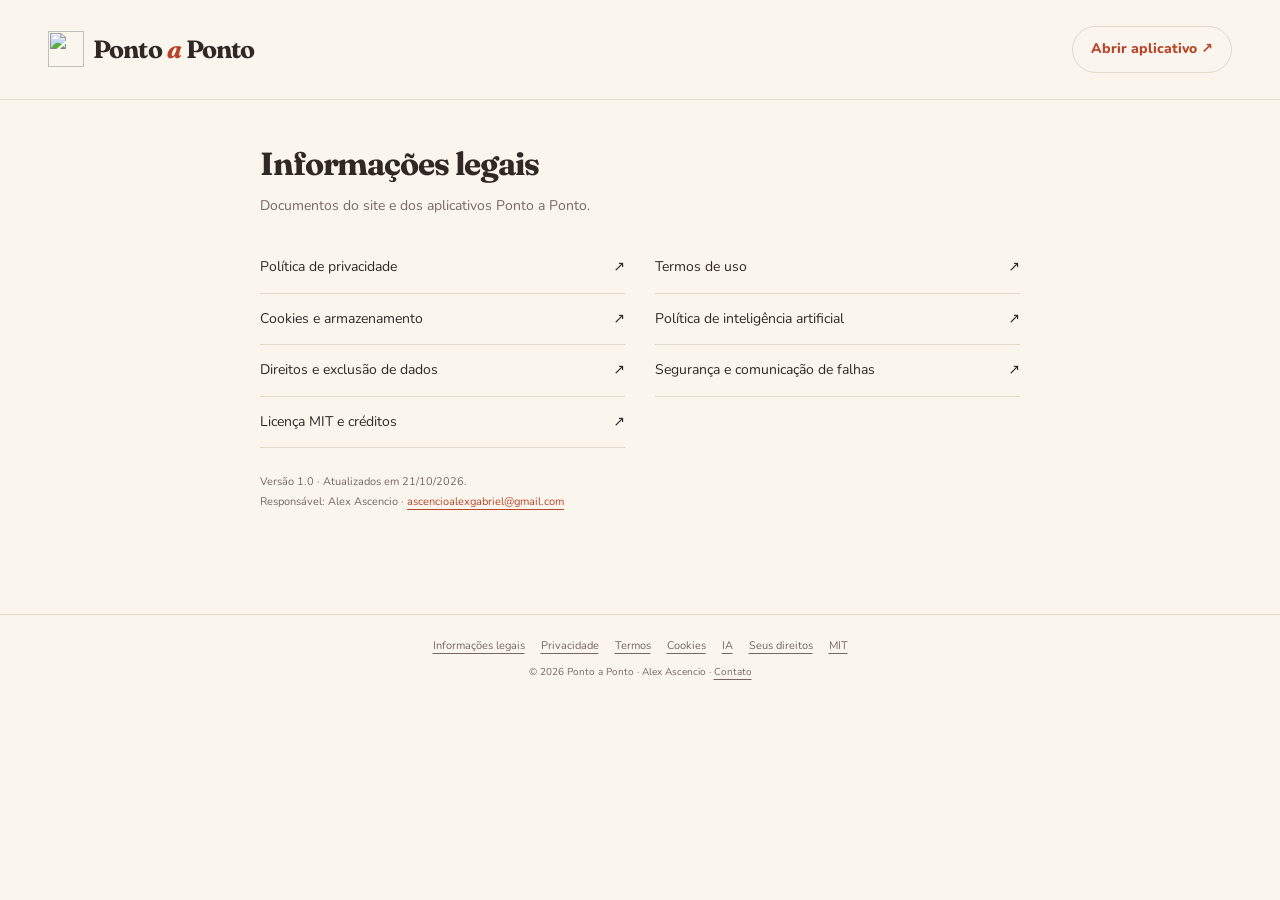
==== documentacao/index.html @ 14b3877d "Ponto a Ponto: transparência, licença MIT e guia atualizado da Fia" ====
<!doctype html><html lang="pt-BR"><head><meta charset="utf-8"><meta name="viewport" content="width=device-width,initial-scale=1"><meta name="description" content="Privacidade, termos, inteligência artificial e licença do Ponto a Ponto."><meta name="theme-color" content="#241c24"><title>Transparência e informações legais · Ponto a Ponto</title><link rel="canonical" href="https://pontoapontocroche.vercel.app/app/legal/"><link rel="icon" href="../icons/icon.svg"><link rel="stylesheet" href="legal.css"></head><body><a class="skip" href="#conteudo">Ir ao conteúdo</a><header><a class="brand" href="../"><img src="../icons/icon.svg" width="36" height="36" alt="">Ponto <em>a</em> Ponto</a><a class="back" href="../">Abrir aplicativo <span aria-hidden="true">↗</span></a></header><main id="conteudo"><div class="compact-index"><h1>Informações legais</h1><p>Documentos do site e dos aplicativos Ponto a Ponto.</p><nav class="directory" aria-label="Documentos"><a class="directory-link" href="privacidade.html">Política de privacidade<span aria-hidden="true">↗</span></a><a class="directory-link" href="termos.html">Termos de uso<span aria-hidden="true">↗</span></a><a class="directory-link" href="cookies.html">Cookies e armazenamento<span aria-hidden="true">↗</span></a><a class="directory-link" href="ia.html">Política de inteligência artificial<span aria-hidden="true">↗</span></a><a class="directory-link" href="direitos.html">Direitos e exclusão de dados<span aria-hidden="true">↗</span></a><a class="directory-link" href="seguranca.html">Segurança e comunicação de falhas<span aria-hidden="true">↗</span></a><a class="directory-link" href="licencas.html">Licença MIT e créditos<span aria-hidden="true">↗</span></a></nav><p class="compact-meta">Versão 1.0 · Atualizados em 21/10/2026.<br>Responsável: Alex Ascencio · <a href="mailto:ascencioalexgabriel@gmail.com">ascencioalexgabriel@gmail.com</a></p></div></main><footer><nav aria-label="Informações legais"><a href="./">Informações legais</a><a href="privacidade.html">Privacidade</a><a href="termos.html">Termos</a><a href="cookies.html">Cookies</a><a href="ia.html">IA</a><a href="direitos.html">Seus direitos</a><a href="licencas.html">MIT</a></nav><small>© 2026 Ponto a Ponto · Alex Ascencio · <a href="mailto:ascencioalexgabriel@gmail.com">Contato</a></small></footer></body></html>
---- documentacao/legal.css ----
@import url('https://fonts.googleapis.com/css2?family=Fraunces:ital,wght@0,500;0,600;0,700;1,600&family=Nunito:wght@400;600;700;800&display=swap');
:root{color-scheme:light;--paper:#faf6ee;--ink:#302825;--muted:#77675f;--accent:#b8452a;--line:#e4d8c9;--plum:#291f29}*{box-sizing:border-box}html{scroll-behavior:smooth;scroll-padding-top:30px}body{margin:0;background:var(--paper);color:var(--ink);font:17px/1.75 Nunito,system-ui,sans-serif}a{color:var(--accent);text-underline-offset:4px;overflow-wrap:anywhere}a:hover{color:#782c1c}a:focus-visible,button:focus-visible{outline:3px solid #b8452a;outline-offset:5px}h1,h2,.brand{font-family:Fraunces,Georgia,serif;line-height:1.14;letter-spacing:-.035em}h1{font-size:clamp(38px,5.3vw,74px);max-width:950px;margin:24px 0}h2{font-size:28px;margin:10px 0 24px}p{margin:0 0 18px}em{color:var(--accent)}header{max-width:1280px;margin:auto;padding:26px 48px;display:flex;justify-content:space-between;align-items:center;gap:20px;border-bottom:1px solid var(--line)}.brand{color:var(--ink);font-size:25px;text-decoration:none;font-weight:700;display:flex;align-items:center;gap:9px;white-space:nowrap}.brand em{margin:0 -4px}.back{font-size:14px;text-decoration:none;font-weight:800;border:1px solid var(--line);padding:10px 18px;border-radius:30px}main{max-width:1280px;margin:auto;padding:0 48px 72px}.hero{padding:65px 0 48px;border-bottom:1px solid var(--line)}.hero>p{font-size:21px;color:var(--muted);max-width:740px}.eyebrow{text-transform:uppercase;font-size:12px;font-weight:800;letter-spacing:.15em;text-decoration:none;color:var(--accent)}.meta{font-size:12px;color:var(--muted);display:flex;flex-wrap:wrap;gap:12px;margin-top:30px}.document{display:grid;grid-template-columns:240px minmax(0,1fr);gap:62px;padding-top:44px}aside{align-self:start;position:sticky;top:30px;font-size:14px}aside strong{display:block;margin-bottom:14px}aside a{display:block;color:var(--muted);text-decoration:none;padding:7px 0;border-bottom:1px dashed var(--line)}aside button{font:inherit;background:none;border:1px solid var(--line);border-radius:22px;padding:9px 14px;color:var(--ink);margin-top:28px;cursor:pointer}article{min-width:0;max-width:850px}article section{padding:0 0 34px;margin:0 0 34px;border-bottom:1px solid var(--line)}.section-no{font-size:12px;color:var(--accent);font-weight:800;letter-spacing:.1em}article ul,article ol{padding-left:24px}article li{padding-left:5px;margin-bottom:12px}code{font-size:.88em;background:#eee5d8;padding:2px 5px;border-radius:4px}.table-wrap{max-width:100%;overflow:auto;border:1px solid var(--line);border-radius:16px;margin:24px 0}table{width:100%;border-collapse:collapse;line-height:1.5;font-size:14px}th{text-align:left;background:#eee5d8;font-weight:800}th,td{padding:17px 18px;border-bottom:1px solid var(--line);vertical-align:top;min-width:140px}tr:last-child td{border-bottom:0}pre{font:13px/1.8 ui-monospace,monospace;background:var(--plum);color:#f5e9d8;padding:24px;border-radius:18px;white-space:pre-wrap;overflow-wrap:anywhere}.contact-note{padding:22px;background:#eee5d8;border-radius:16px;font-size:15px}.facts{display:grid;grid-template-columns:repeat(3,1fr);padding:30px 0;border-bottom:1px solid var(--line);gap:30px}.facts p{font-size:14px;color:var(--muted);margin:2px 0}.cards{display:grid;grid-template-columns:repeat(2,minmax(0,1fr));gap:22px;margin-top:48px}.card{position:relative;padding:30px 32px;text-decoration:none;border:1px solid var(--line);background:#fffdf9;border-radius:20px;color:var(--ink)}.card:hover{border-color:var(--accent);color:var(--ink)}.card-no{color:var(--accent);font-size:13px;font-weight:800}.card h2{margin:14px 0;font-size:29px}.card p{color:var(--muted);font-size:16px;max-width:400px}.read{display:flex;justify-content:space-between;font-size:13px;font-weight:800;color:var(--accent);margin-top:25px}.closing{margin-top:45px;padding:40px;background:#eee5d8;border-radius:22px}.closing h2{margin:14px 0}.action{display:inline-block;background:var(--accent);color:#fff!important;text-decoration:none;font-size:14px;font-weight:800;padding:12px 22px;border-radius:30px}.skip{position:fixed;left:20px;top:-100px;padding:12px;background:#fff;z-index:2}.skip:focus{top:12px}footer{background:var(--plum);color:#f5e9d8;padding:48px max(24px,calc((100vw - 1184px)/2));display:grid;grid-template-columns:1fr 1fr;gap:28px;font-size:14px}footer a{color:#f3b49d}footer strong{font:600 25px Fraunces,Georgia,serif}footer p{color:#d2c1c9;margin-top:7px}footer nav{display:grid;grid-template-columns:1fr 1fr;gap:10px 28px}footer small{grid-column:1/-1;color:#d2c1c9;border-top:1px solid #594451;padding-top:22px;font-size:12px}@media(max-width:760px){body{font-size:16px}header{padding:19px 22px}.brand{font-size:21px}.brand img{width:29px}.back{font-size:12px;padding:9px 12px}main{padding:0 22px 45px}.hero{padding:42px 0 32px}.hero>p{font-size:18px}.document{grid-template-columns:1fr;gap:28px;padding-top:26px}aside{position:static;border-bottom:1px solid var(--line);padding-bottom:22px}aside a{display:inline-block;margin-right:18px;font-size:13px}aside button{display:block;margin-top:15px}.cards{grid-template-columns:1fr;gap:16px;margin-top:28px}.card{padding:25px}.card h2{font-size:25px}.facts{grid-template-columns:1fr;gap:15px}.closing{padding:27px}footer{grid-template-columns:1fr}footer nav{gap:12px}h2{font-size:26px}.table-wrap{border-radius:10px}}@media(prefers-reduced-motion:reduce){html{scroll-behavior:auto}}@media print{body{font:11pt/1.5 Georgia,serif;background:white;color:black}header,.back,aside,footer,.skip,.action{display:none!important}main{padding:0}.hero{padding:0 0 20px}.hero h1{font-size:30pt}.hero>p{font-size:13pt}.document{display:block;padding-top:20px}article{max-width:none}article section{break-inside:auto}h2{break-after:avoid;font-size:18pt}.table-wrap{overflow:visible}th,td{min-width:0;padding:9px}pre{background:white;color:black;border:1px solid #aaa;font-size:9pt}.meta{font-size:9pt}a{color:inherit}article a[href^='http']::after{content:' (' attr(href) ')';font-size:8pt}.contact-note{background:white;border:1px solid #aaa}}

/* Rodapé discreto em todas as telas; documentos só aparecem ao abrir o link. */
footer{background:transparent;color:var(--muted);display:block;border-top:1px solid var(--line);padding:22px 24px;text-align:center;font-size:11px;line-height:1.6}footer nav{display:flex;flex-wrap:wrap;justify-content:center;gap:6px 16px}footer a{color:var(--muted)}footer small{display:block;border:0;padding:9px 0 0;color:var(--muted);font-size:10px}.compact-index{max-width:760px;margin:46px auto 30px}.compact-index h1{font-size:32px;margin:0 0 12px}.compact-index>p{font-size:14px;color:var(--muted)}.directory{margin:24px 0;display:grid;grid-template-columns:1fr 1fr;column-gap:30px}.directory-link{display:flex;justify-content:space-between;gap:15px;padding:13px 0;border-bottom:1px solid var(--line);color:var(--ink);text-decoration:none;font-size:14px}.compact-index .compact-meta{font-size:11px;line-height:1.8}.hero h1{font-size:clamp(32px,4vw,48px)}@media(max-width:760px){footer{padding:18px 20px;font-size:10px}footer nav{gap:5px 12px}footer small{font-size:9px}.compact-index{margin:30px 0 12px}.compact-index h1{font-size:27px}.directory{grid-template-columns:1fr;margin:18px 0}.directory-link{font-size:13px;padding:11px 0}.compact-index>p{font-size:13px}.compact-index .compact-meta{font-size:10px}}
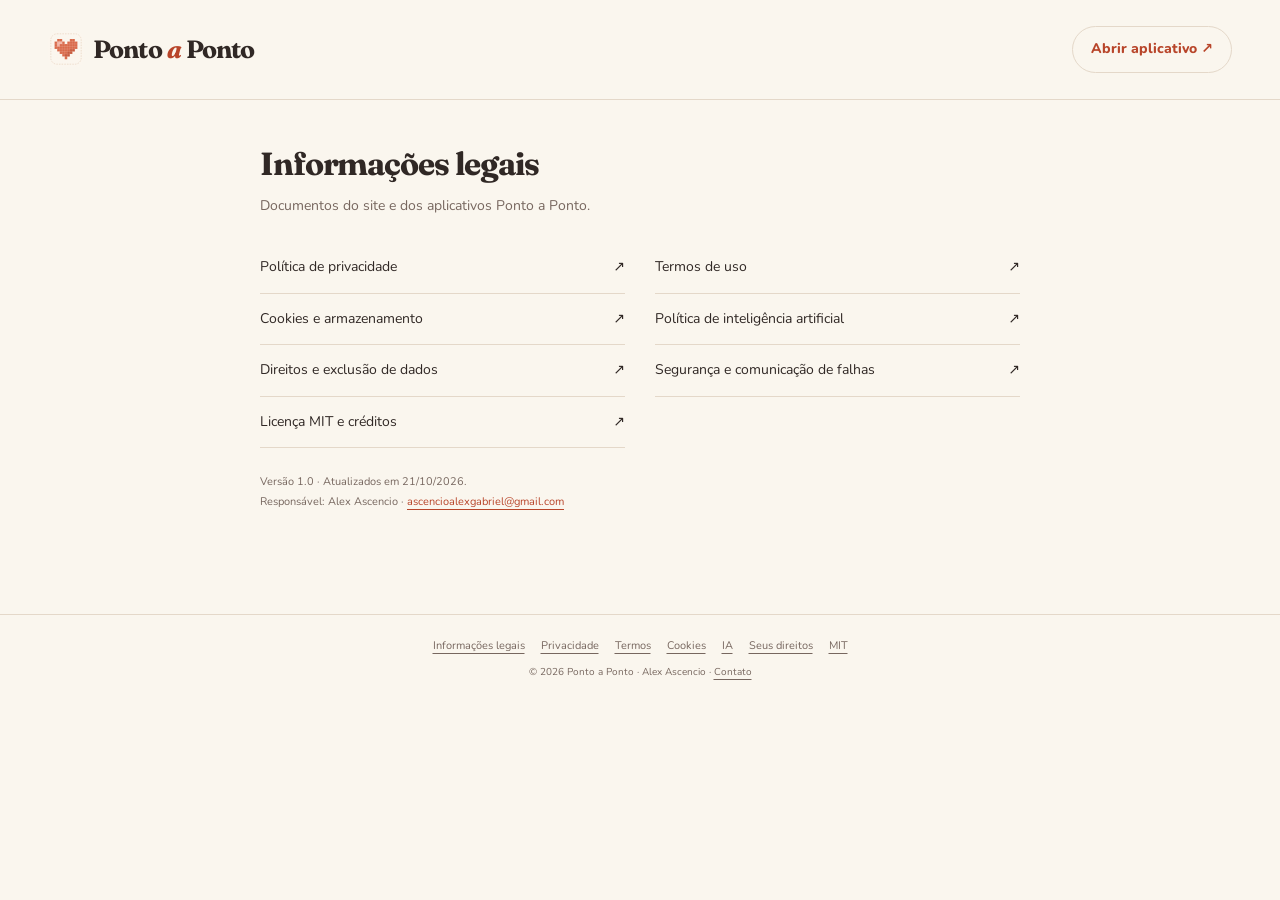
==== commit 6e205484: "Ponto a Ponto 1.1.3: novidades, imagens e créditos atualizados Co-Authored-By: Claude Opus 5.5 <nore" ====
--- a/documentacao/index.html
+++ b/documentacao/index.html
@@ -1 +1 @@
-<!doctype html><html lang="pt-BR"><head><meta charset="utf-8"><meta name="viewport" content="width=device-width,initial-scale=1"><meta name="description" content="Privacidade, termos, inteligência artificial e licença do Ponto a Ponto."><meta name="theme-color" content="#241c24"><title>Transparência e informações legais · Ponto a Ponto</title><link rel="canonical" href="https://pontoapontocroche.vercel.app/app/legal/"><link rel="icon" href="../icons/icon.svg"><link rel="stylesheet" href="legal.css"></head><body><a class="skip" href="#conteudo">Ir ao conteúdo</a><header><a class="brand" href="../"><img src="../icons/icon.svg" width="36" height="36" alt="">Ponto <em>a</em> Ponto</a><a class="back" href="../">Abrir aplicativo <span aria-hidden="true">↗</span></a></header><main id="conteudo"><div class="compact-index"><h1>Informações legais</h1><p>Documentos do site e dos aplicativos Ponto a Ponto.</p><nav class="directory" aria-label="Documentos"><a class="directory-link" href="privacidade.html">Política de privacidade<span aria-hidden="true">↗</span></a><a class="directory-link" href="termos.html">Termos de uso<span aria-hidden="true">↗</span></a><a class="directory-link" href="cookies.html">Cookies e armazenamento<span aria-hidden="true">↗</span></a><a class="directory-link" href="ia.html">Política de inteligência artificial<span aria-hidden="true">↗</span></a><a class="directory-link" href="direitos.html">Direitos e exclusão de dados<span aria-hidden="true">↗</span></a><a class="directory-link" href="seguranca.html">Segurança e comunicação de falhas<span aria-hidden="true">↗</span></a><a class="directory-link" href="licencas.html">Licença MIT e créditos<span aria-hidden="true">↗</span></a></nav><p class="compact-meta">Versão 1.0 · Atualizados em 21/10/2026.<br>Responsável: Alex Ascencio · <a href="mailto:ascencioalexgabriel@gmail.com">ascencioalexgabriel@gmail.com</a></p></div></main><footer><nav aria-label="Informações legais"><a href="./">Informações legais</a><a href="privacidade.html">Privacidade</a><a href="termos.html">Termos</a><a href="cookies.html">Cookies</a><a href="ia.html">IA</a><a href="direitos.html">Seus direitos</a><a href="licencas.html">MIT</a></nav><small>© 2026 Ponto a Ponto · Alex Ascencio · <a href="mailto:ascencioalexgabriel@gmail.com">Contato</a></small></footer></body></html>+<!doctype html><html lang="pt-BR"><head><meta charset="utf-8"><meta name="viewport" content="width=device-width,initial-scale=1"><meta name="description" content="Privacidade, termos, inteligência artificial e licença do Ponto a Ponto."><meta name="theme-color" content="#241c24"><title>Transparência e informações legais · Ponto a Ponto</title><link rel="canonical" href="https://pontoapontocroche.vercel.app/app/legal/"><link rel="icon" href="../icons/icon.svg"><link rel="stylesheet" href="legal.css"></head><body><a class="skip" href="#conteudo">Ir ao conteúdo</a><header><a class="brand" href="https://pontoapontocroche.vercel.app/app/"><img src="../icons/icon.svg" width="36" height="36" alt="">Ponto <em>a</em> Ponto</a><a class="back" href="https://pontoapontocroche.vercel.app/app/">Abrir aplicativo <span aria-hidden="true">↗</span></a></header><main id="conteudo"><div class="compact-index"><h1>Informações legais</h1><p>Documentos do site e dos aplicativos Ponto a Ponto.</p><nav class="directory" aria-label="Documentos"><a class="directory-link" href="privacidade.html">Política de privacidade<span aria-hidden="true">↗</span></a><a class="directory-link" href="termos.html">Termos de uso<span aria-hidden="true">↗</span></a><a class="directory-link" href="cookies.html">Cookies e armazenamento<span aria-hidden="true">↗</span></a><a class="directory-link" href="ia.html">Política de inteligência artificial<span aria-hidden="true">↗</span></a><a class="directory-link" href="direitos.html">Direitos e exclusão de dados<span aria-hidden="true">↗</span></a><a class="directory-link" href="seguranca.html">Segurança e comunicação de falhas<span aria-hidden="true">↗</span></a><a class="directory-link" href="licencas.html">Licença MIT e créditos<span aria-hidden="true">↗</span></a></nav><p class="compact-meta">Versão 1.0 · Atualizados em 21/10/2026.<br>Responsável: Alex Ascencio · <a href="mailto:ascencioalexgabriel@gmail.com">ascencioalexgabriel@gmail.com</a></p></div></main><footer><nav aria-label="Informações legais"><a href="./">Informações legais</a><a href="privacidade.html">Privacidade</a><a href="termos.html">Termos</a><a href="cookies.html">Cookies</a><a href="ia.html">IA</a><a href="direitos.html">Seus direitos</a><a href="licencas.html">MIT</a></nav><small>© 2026 Ponto a Ponto · Alex Ascencio · <a href="mailto:ascencioalexgabriel@gmail.com">Contato</a></small></footer></body></html>
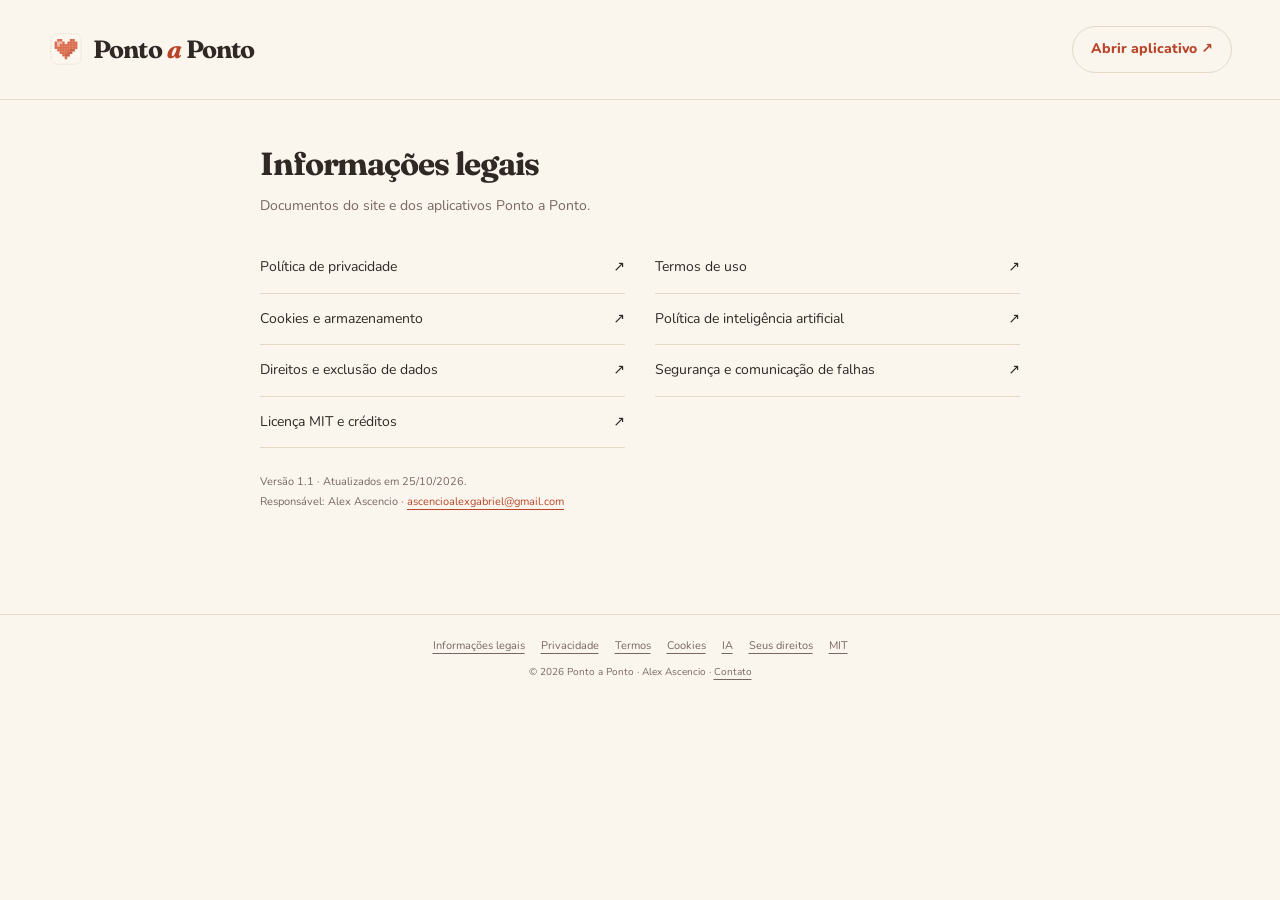
==== commit 31671d90: "Apresenta 10.000 modelos coloridos, estampas e documentação da versão 1.1.5" ====
--- a/documentacao/index.html
+++ b/documentacao/index.html
@@ -1 +1 @@
-<!doctype html><html lang="pt-BR"><head><meta charset="utf-8"><meta name="viewport" content="width=device-width,initial-scale=1"><meta name="description" content="Privacidade, termos, inteligência artificial e licença do Ponto a Ponto."><meta name="theme-color" content="#241c24"><title>Transparência e informações legais · Ponto a Ponto</title><link rel="canonical" href="https://pontoapontocroche.vercel.app/app/legal/"><link rel="icon" href="../icons/icon.svg"><link rel="stylesheet" href="legal.css"></head><body><a class="skip" href="#conteudo">Ir ao conteúdo</a><header><a class="brand" href="https://pontoapontocroche.vercel.app/app/"><img src="../icons/icon.svg" width="36" height="36" alt="">Ponto <em>a</em> Ponto</a><a class="back" href="https://pontoapontocroche.vercel.app/app/">Abrir aplicativo <span aria-hidden="true">↗</span></a></header><main id="conteudo"><div class="compact-index"><h1>Informações legais</h1><p>Documentos do site e dos aplicativos Ponto a Ponto.</p><nav class="directory" aria-label="Documentos"><a class="directory-link" href="privacidade.html">Política de privacidade<span aria-hidden="true">↗</span></a><a class="directory-link" href="termos.html">Termos de uso<span aria-hidden="true">↗</span></a><a class="directory-link" href="cookies.html">Cookies e armazenamento<span aria-hidden="true">↗</span></a><a class="directory-link" href="ia.html">Política de inteligência artificial<span aria-hidden="true">↗</span></a><a class="directory-link" href="direitos.html">Direitos e exclusão de dados<span aria-hidden="true">↗</span></a><a class="directory-link" href="seguranca.html">Segurança e comunicação de falhas<span aria-hidden="true">↗</span></a><a class="directory-link" href="licencas.html">Licença MIT e créditos<span aria-hidden="true">↗</span></a></nav><p class="compact-meta">Versão 1.0 · Atualizados em 21/10/2026.<br>Responsável: Alex Ascencio · <a href="mailto:ascencioalexgabriel@gmail.com">ascencioalexgabriel@gmail.com</a></p></div></main><footer><nav aria-label="Informações legais"><a href="./">Informações legais</a><a href="privacidade.html">Privacidade</a><a href="termos.html">Termos</a><a href="cookies.html">Cookies</a><a href="ia.html">IA</a><a href="direitos.html">Seus direitos</a><a href="licencas.html">MIT</a></nav><small>© 2026 Ponto a Ponto · Alex Ascencio · <a href="mailto:ascencioalexgabriel@gmail.com">Contato</a></small></footer></body></html>+<!doctype html><html lang="pt-BR"><head><meta charset="utf-8"><meta name="viewport" content="width=device-width,initial-scale=1"><meta name="description" content="Privacidade, termos, inteligência artificial e licença do Ponto a Ponto."><meta name="theme-color" content="#241c24"><title>Transparência e informações legais · Ponto a Ponto</title><link rel="canonical" href="https://pontoapontocroche.vercel.app/app/legal/"><link rel="icon" href="../icons/icon.svg"><link rel="stylesheet" href="legal.css"></head><body><a class="skip" href="#conteudo">Ir ao conteúdo</a><header><a class="brand" href="https://pontoapontocroche.vercel.app/app/"><img src="../icons/icon.svg" width="36" height="36" alt="">Ponto <em>a</em> Ponto</a><a class="back" href="https://pontoapontocroche.vercel.app/app/">Abrir aplicativo <span aria-hidden="true">↗</span></a></header><main id="conteudo"><div class="compact-index"><h1>Informações legais</h1><p>Documentos do site e dos aplicativos Ponto a Ponto.</p><nav class="directory" aria-label="Documentos"><a class="directory-link" href="privacidade.html">Política de privacidade<span aria-hidden="true">↗</span></a><a class="directory-link" href="termos.html">Termos de uso<span aria-hidden="true">↗</span></a><a class="directory-link" href="cookies.html">Cookies e armazenamento<span aria-hidden="true">↗</span></a><a class="directory-link" href="ia.html">Política de inteligência artificial<span aria-hidden="true">↗</span></a><a class="directory-link" href="direitos.html">Direitos e exclusão de dados<span aria-hidden="true">↗</span></a><a class="directory-link" href="seguranca.html">Segurança e comunicação de falhas<span aria-hidden="true">↗</span></a><a class="directory-link" href="licencas.html">Licença MIT e créditos<span aria-hidden="true">↗</span></a></nav><p class="compact-meta">Versão 1.1 · Atualizados em 25/10/2026.<br>Responsável: Alex Ascencio · <a href="mailto:ascencioalexgabriel@gmail.com">ascencioalexgabriel@gmail.com</a></p></div></main><footer><nav aria-label="Informações legais"><a href="./">Informações legais</a><a href="privacidade.html">Privacidade</a><a href="termos.html">Termos</a><a href="cookies.html">Cookies</a><a href="ia.html">IA</a><a href="direitos.html">Seus direitos</a><a href="licencas.html">MIT</a></nav><small>© 2026 Ponto a Ponto · Alex Ascencio · <a href="mailto:ascencioalexgabriel@gmail.com">Contato</a></small></footer></body></html>
